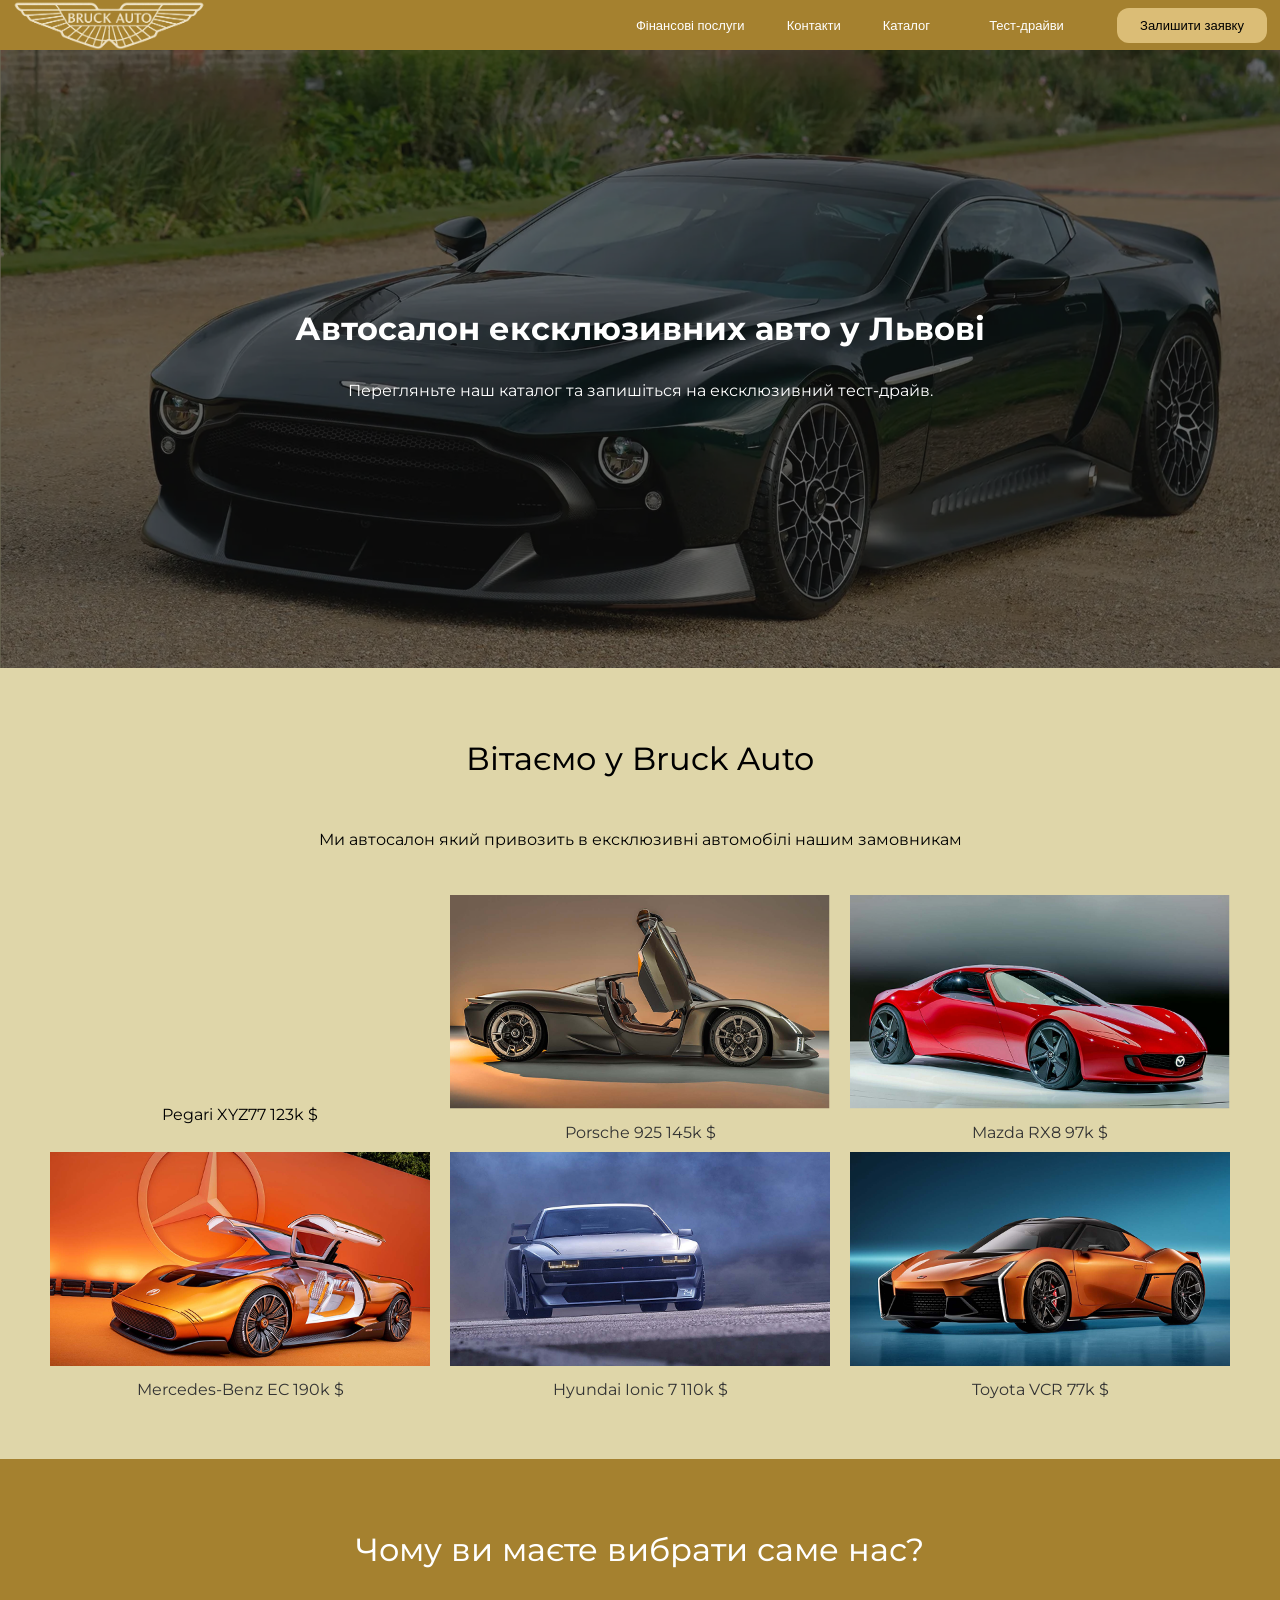
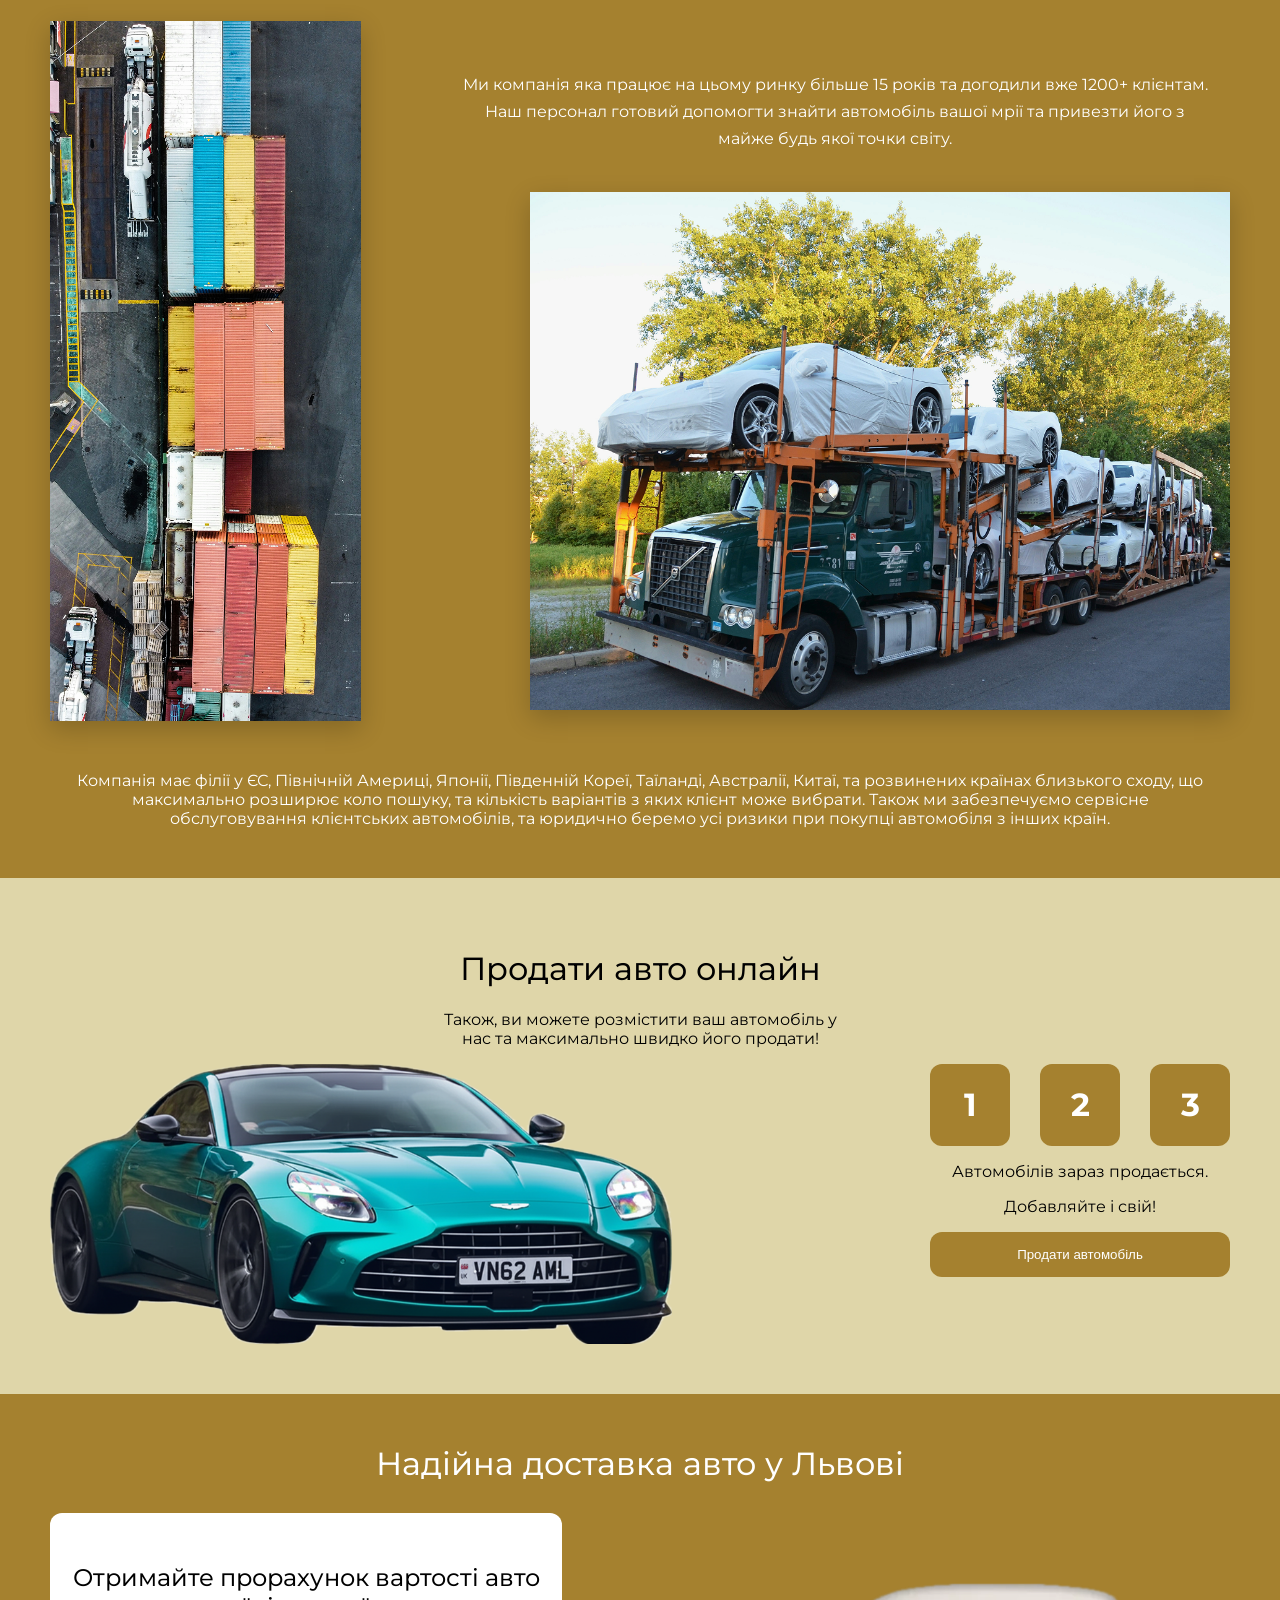
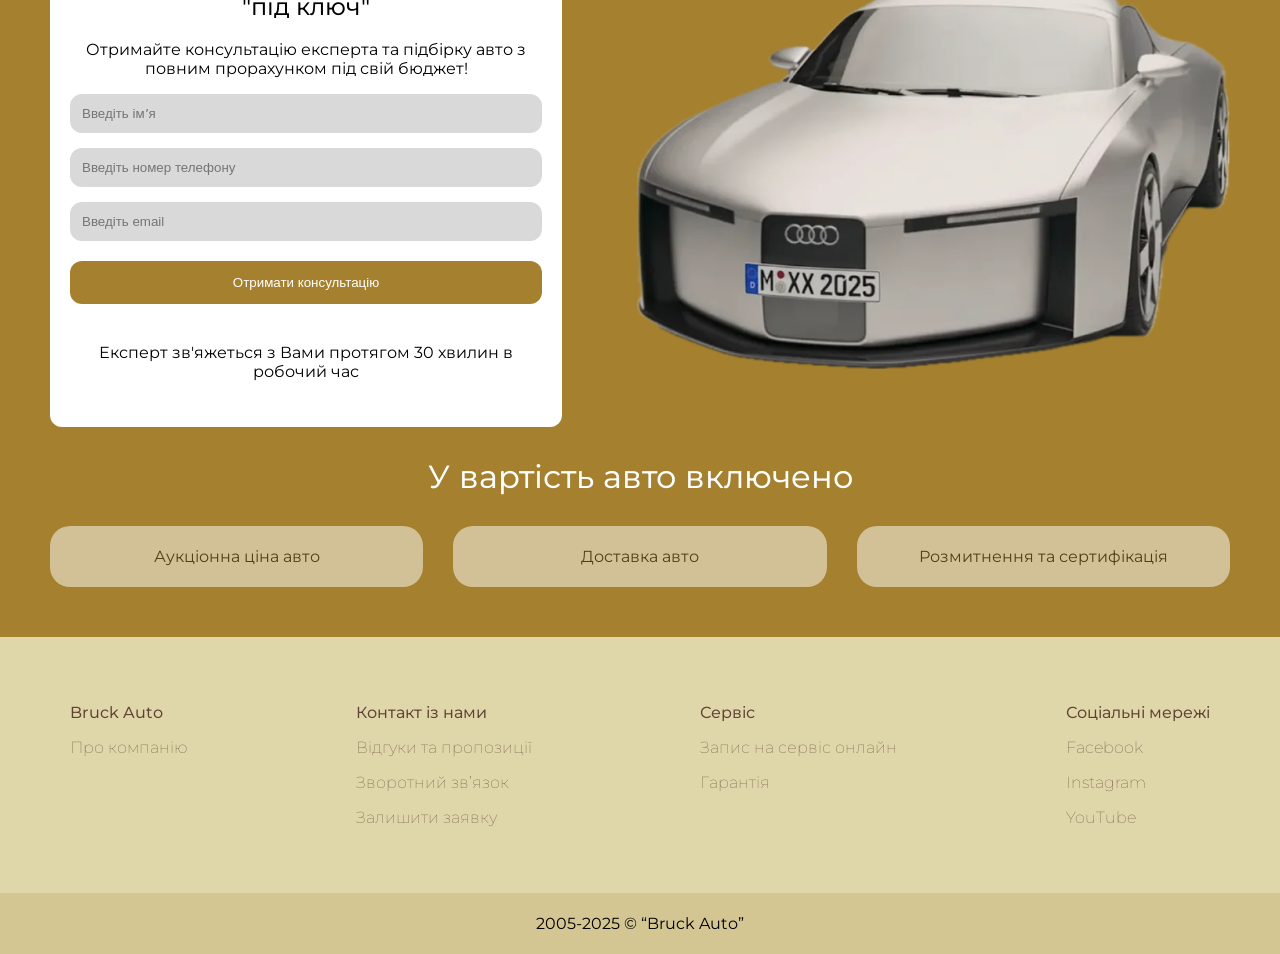
==== index.html @ 89f2223a "Rename Auto.html to index.html" ====
<!DOCTYPE html>
<html lang="en">
<head>
    <meta charset="UTF-8">
    <meta name="viewport" content="width=device-width, initial-scale=1.0">
    <title>Bruck Auto.com</title>

    <link rel="preconnect" href="https://fonts.googleapis.com">
    <link rel="preconnect" href="https://fonts.gstatic.com" crossorigin>
    <link href="https://fonts.googleapis.com/css2?family=Montserrat:ital,wght@0,100..900;1,100..900&display=swap" rel="stylesheet">

    <link rel="stylesheet" href="style.css">
</head>
<body style="background-color:#DFD6A9 ;">
    <header class="header">
        <img src="img/logo.png">

        <div class="header-actions">
            <button class="nav-button-large">Фінансові послуги</button>
            <button class="nav-button">Контакти</button>
            <button class="nav-button">Каталог</button>
            <button class="nav-button-large">Тест-драйви</button>
            <button class="nav-button spec">Залишити заявку</button>
        </div>

        <button class="burger-menu" aria-label="Відкрити меню">
            <span></span>
            <span></span>
            <span></span>

    </header>

    <main> 

        <div class="hero-container">
            <img src="img/Main_img.png" alt="Головне зображення">
            <h1>
                Автосалон ексклюзивних авто у Львові
            </h1>

            <h2>
                Перегляньте наш каталог та запишіться на ексклюзивний тест-драйв.
            </h2>
        </div>

        <div class="descr">
            <h1>Вітаємо у Bruck Auto</h1>
            <p>Ми автосалон який привозить в ексклюзивні автомобілі нашим замовникам</p>
        </div>

        <div class="car-gallery">

            <div class="car-card1">
                <video src="img/video.mp4" autoplay muted loop></video>
                <p>Pegari XYZ77 123k $</p>
            </div>

            <div class="car-card">
                <img src="img/Porsche.png" alt="Porsche">
                <p>Porsche 925 145k $</p>
            </div>

            <div class="car-card">
                <img src="img/Mazda.png" alt="Mazda">
                <p>Mazda RX8 97k $</p>
            </div>

            <div class="car-card">
                <img src="img/Merc.png" alt="Mercedes">
                <p>Mercedes-Benz EC 190k $</p>
            </div>

            <div class="car-card">
                <img src="img/Hyundai.png" alt="Hyundai">
                <p>Hyundai  Ionic 7 110k $</p>
            </div>

            <div class="car-card">
                <img src="img/Toyota.png" alt="Toyota">
                <p>Toyota  VCR 77k $</p>
            </div>

        </div>

        <div class="why-us">
            <h1>Чому ви маєте вибрати саме нас?</h1>
            
            <div class="why-us1">
                <img src="img/Conteiners.png">

                <div class="info-block">
                    <p>Ми компанія яка працює на цьому ринку більше 15 років та догодили вже 1200+ клієнтам.
                        Наш персонал готовий допомогти знайти автомобіль вашої мрії та привезти його з майже будь 
                        якої точки світу. 
                    </p>
                    <img class="img-lafet" src="img/lafet.png">
                </div>

            </div>
            
            <p>
                Компанія має філії у ЄС, Північній Америці, Японії, Південній Кореї, Таїланді, Австралії, Китаї,
                та розвинених країнах близького сходу, що максимально розширює коло пошуку,
                та кількість варіантів з яких клієнт може вибрати. 
                Також ми забезпечуємо сервісне обслуговування клієнтських автомобілів, та юридично беремо
                усі ризики при покупці автомобіля з інших країн.
            </p>
        </div>

        <div class="sell">
            <h1>
                Продати авто онлайн
            </h1>

            <p>
                Також, ви можете розмістити ваш автомобіль у нас та максимально швидко
                його продати!
            </p>

            <div class="sell-card">
                <img src="img/Aston.png">

                <div class="sell-card1">

                    <div class="car-card-counter">

                        <div class="counter-style">
                            <h1>1</h1>
                        </div>

                        <div class="counter-style">
                            <h1>2</h1>
                        </div>

                        <div class="counter-style">
                            <h1>3</h1>
                        </div>
                    </div>

                    <div class="sell-card-text">
                        <p>
                            Автомобілів зараз продається.
                        </p>

                        <p>
                            Добавляйте і свій!
                        </p>
                    </div>

                    <button class="sell-button">
                        Продати автомобіль
                    </button>
            
                </div>

            </div>

        </div>

        <div class="shipping">

            <h1 class="shippint-top-text">Надійна доставка авто у Львові</h1>

            <div class="shipping-block1">

                <div class="shipping-counter">
                    <h2>
                        Отримайте прорахунок вартості
                        авто "під ключ"
                    </h2>
                    <p>
                        Отримайте консультацію експерта та підбірку авто 
                        з повним прорахунком під свій бюджет!
                    </p>

                    <input type="text" placeholder="Введіть iмʼя">
                    <input type="text" placeholder="Введіть номер телефону">
                    <input type="text" placeholder="Введіть email">
                    <button class="shipping-counter-button">Отримати консультацію</button>
                    <p>
                        Експерт зв'яжеться з Вами протягом 30
                        хвилин в робочий час
                    </p>
                </div>

                <img src="img/Audi.png">

            </div>

                <h1 class="shippint-bottom-text">
                    У вартість авто включено
                </h1>

            <div class="bottom-tickets">
                    <div class="tickets-design">
                        <p>
                            Аукціонна ціна авто
                        </p>
                    </div>
                    <div class="tickets-design">
                        <p>
                            Доставка авто
                        </p>
                    </div>
                    <div class="tickets-design">  
                        <p>
                            Розмитнення та сертифікація
                        </p>
                    </div>
            </div>

        </div>

        <footer>

            <div class="footer-container">

                <div>
                    <p class="big-text">
                        Bruck Auto
                    </p>

                    <p class="small-text">
                        Про компанію
                    </p>
                </div>

                <div>
                    <p class="big-text">
                        Контакт із нами
                    </p>

                    <p class="small-text">
                        Відгуки та пропозиції
                    </p>

                    <p class="small-text">
                        Зворотний звʼязок
                    </p>

                    <p class="small-text">
                        Залишити заявку
                    </p>
                </div>

                <div>
                    <p class="big-text">
                        Сервіс
                    </p>

                    <p class="small-text">
                        Запис на сервіс онлайн
                    </p>

                    <p class="small-text">
                        Гарантія
                    </p>
                </div>

                <div>
                    <p class="big-text">
                        Соціальні мережі
                    </p>

                    <p class="small-text">
                        Facebook
                    </p>

                    <p class="small-text">
                        Instagram
                    </p>

                    <p class="small-text">
                        YouTube
                    </p>
                </div>
            </div>
        </footer>

        <div class="bottom-text">
            <p>
                2005-2025 © “Bruck Auto”
            </p>
        </div>

    </main>

    <script>
        const burgerMenu = document.querySelector('.burger-menu')
        const navMenu = document.querySelector('.header-actions');
        burgerMenu.addEventListener('click', function() {
            burgerMenu.classList.toggle('is-open');
            navMenu.classList.toggle('is-open');
        });
    </script>

</body>
</html>
---- style.css ----
body {
  font-family: 'Montserrat', sans-serif;
  font-weight: 400;
  margin: 0;
  padding: 0;
}

.header {
  display: flex;
  justify-content: space-between;
  width:100%;
  background: #A5812F;
  padding: 0 10px 0 0; 
  box-sizing: border-box;
}

.header img {
  height:50px;
}

.burger-menu {
  display: none;
  flex-direction: column;
  justify-content: space-around;
  width: 30px;
  height: 30px;
  background: transparent;
  border: none;
  cursor: pointer;
  padding: 0;
  box-sizing: border-box;
}

.burger-menu span {
  width: 100%;
  height: 1.5px;
  background-color: #EFE5C8;
  border-radius: 7px;
}

.header-actions {
    display: flex;
    align-items: center;
}

.nav-button {
  background: transparent;
  border: none;
  color: white;
  font-size: 13px;
  margin: 0 15px;
  align-items: center;
  font-weight: lighter;
}

.nav-button-large {
  background: transparent;
  border: none;
  color: white;
  margin: 0 15px;
  font-size: 13px;
  min-width: 121px;
  align-items: center;
  font-weight: lighter;
}

.spec{
  background-color: #DBBD76;
  border: none;
  color: black;
  border-radius: 12px;
  min-width: 150px;
  padding: 10px 23px;
  margin-right: 3px; 
}

.hero-container {
  position: relative;
  width: 100%;
}

.hero-container img {
  width: 100%;
  display: block;
}

.hero-container h1 {
    position: absolute;
    top: 45%;
    left: 50%;
    transform: translate(-50%, -50%);
    color: white;
    text-align: center; 
    margin: 0;
    width: 100%;
}

.hero-container h2 {
    position: absolute;
    top: 55%;
    left: 50%;
    transform: translate(-50%, -50%);
    color: white;
    text-align: center; 
    margin: 0;
    width: 100%;
    font-size: 1em;
    font-weight: normal;
}

.descr {
    text-align: center;
}

.descr h1 {
  font-weight: 450;
  padding: 50px 0 30px 0;
}

.car-gallery {
    display: flex;
    flex-wrap: wrap;
    justify-content: center;
    padding: 30px 0 50px 0;
}

.car-card {
  text-align: center;
  padding: 0 10px;
}

.car-card1 {
  text-align: center;
  padding: 0 10px;
}

.car-card:hover {
  text-align: center;
  padding: 0 10px;
  background: #A5812F;
  border-radius: 12px;
}

.car-card1:hover {
  text-align: center;
  padding: 0 10px;
  background: #A5812F;
  border-radius: 12px;
}

.car-card1 video {
  width: 380px;
  object-fit: cover;
}

.car-card img{
  width: 380px;
  object-fit: cover;
}

.car-card p {
    color: #333;
    margin: 10px 0;
}

.why-us {
  padding: 50px;
  width: 100%;
  background: #A5812F;
  box-sizing: border-box;
}

.why-us h1 {
  padding: 0 0 30px 0;
  text-align: center;
  color: white;
  font-weight: 450;
}

.why-us p {
  margin: 50px 20px 0 20px;
  text-align: center;
  color: white;
}

.why-us1 {
    display: flex;
    justify-content: space-between;
    width: 100%;
    gap: 100px;
}
.why-us1 > img {
    width: auto;
    height: 700px;
    box-shadow: 0 8px 24px rgba(0, 0, 0, 0.2);
}

.info-block {
    display: flex;
    flex-direction: column;
    gap: 40px;
}

.info-block p {
  margin-left: auto;
  color: white;
  line-height: 1.7;
}

.img-lafet {
    margin-left: auto;
    width: 700px;
    height: auto;
    box-shadow: 0 8px 24px rgba(0, 0, 0, 0.2);
}

.sell {
  padding: 50px 50px 50px 50px;
}

.sell > h1 {
  text-align: center;
  font-weight: 450;
}

.sell > p {
  text-align: center;
  max-width: 400px;
  margin-right: auto;
  margin-left: auto;
}

.sell-card > img {
  width: auto;
  height: 280px;
  display: flex;
}

.sell-card {
  display: flex;
  gap: 10px;
}

.sell-card1 {
  display: flex;
  flex-direction: column;
  align-items: center;
  text-align: center;
  margin-left: auto;
}

.car-card-counter {
  display: flex;
  gap: 30px;
}

.counter-style {
  border-radius: 12px;
  background: #A5812F;
  width:80px;
  color: white;
}

.sell-button {
  border: none;
  background: #A5812F;
  border-radius: 12px;
  color: white;
  width: 100%;
  padding: 15px 40px;
}

.sell-card-text {
  gap: 0;
}

.shipping {
  background: #A5812F;
  width: 100%;
  padding: 50px 50px;
  box-sizing: border-box;
}

.shippint-top-text{
  text-align: center;
  color: white;
  font-weight: 450;
  margin: 0 0 30px 0;
}

.shippint-bottom-text{
  text-align: center;
  color: white;
  font-weight: 450;
  margin: 30px 0;
}

.shipping-border {
  margin: 0 auto;
  margin-bottom: auto;
  background: black;
  width: 70%;
  height: 3px;
}

.shipping-block1 {
  display: flex;
  gap: 10px;
  align-items: center;
}

.shipping-block1 img {
  margin-left: auto;
  height: 400px;
  width: auto;
}

.shipping-counter {
  min-width: 300px;
  background: white;
  width: 40%;
  height: 50%;
  text-align: center;
  border-radius: 12px;
  padding: 30px 20px;
}

.shipping-counter h2 {
  font-weight: 450;
}

.shipping-counter input {
  box-sizing: border-box;
  width: 100%;
  padding: 12px;
  border: none;
  background: #D9D9D9;
  border-radius: 12px;
}

.shipping-counter input + input{
    margin-top: 15px;
}

.shipping-counter input + input + input{
    margin-top: 15px;
}

.shipping-counter-button {
  color: white;
  margin: 23px 0;
  box-sizing: border-box;
  width: 100%;
  padding: 12px;
  border: 2px solid transparent;
  background: #A5812F;
  border-radius: 12px;
  margin-top: 20px;
}

.shipping-counter-button:hover {
  background: #D7C6A1;
  color: black;
  border-color: black;
}

.bottom-tickets {
  justify-content: center;
  display: flex;
  gap: 30px;
}

.tickets-design {
  opacity: 0.5;
  text-align: center;
  width: 400px;
  padding: 5px 20px;
  background: white;
  border-radius: 20px;
}

footer {
  width: 100%;
  padding: 50px;
  color: #5F4234;
  box-sizing: border-box;
}

.footer-container {
    width: 100%;
    max-width: 1200px;
    margin: 0 auto;
    padding: 0 20px;
    display: flex;
    justify-content: space-between;
    align-items: flex-start;
    flex-wrap: wrap;
    gap: 20px;
    box-sizing: border-box;
}

.big-text{
  font-weight: 450;
}


.small-text{
  font-weight: lighter;
}

.bottom-text {
  width: 100%;
  background: #D4C693;
  text-align: center;
  padding: 5px 0;
}

@media (max-width: 1165px) {
  .why-us {
    padding: 20px 10px;
  }

  .why-us h1 {
    font-size: 1rem;
    margin: 0;
    padding: 0;
  }

  .why-us p {
    font-size: 0.7rem;
    margin: 10px 0 0 0;
  }

  .why-us1 {
    flex-direction: column;
    gap: 10px;
  }

  .why-us1 > img {
    display: none;
  }
  
  .img-lafet {
    width: 100%;
    height: auto;
    margin-left: 0;
  }

  .info-block {
    gap: 10px;
  }

  .info-block p {
    font-size: 0.7rem;
    margin-left: 0;
    text-align: center;
  }

  .sell-card img {
    height: 220px;
  }
}

@media (max-width: 1125px) {
  .shipping-block1 img {
    height: 300px;
  }
}

@media (max-width: 870px) {
  .shipping-block1 img {
    height: 220px;
  }
}

@media (max-width: 900px) {
  .sell-card img {
    height: 180px;
  }
}


@media (max-width: 873px) {
    .header {
    flex-direction: row; 
    justify-content: space-between;
    align-items: center;
    padding: 10px;
  }

  .burger-menu {
    display: flex;
    z-index: 101;
  }

  .header img {
    height: 25px;
    margin-right: auto;
    margin: 0;
  }

  .header-actions {
    position: fixed;
    top: 0;
    right: -65%;
    width: 65%;
    height: 100vh;
    background-color: black;
    opacity: 0.8;
    z-index: 100;
    display: flex;
    flex-direction: column;
    align-items: center;
    justify-content: center;
    gap: 25px;
    transition: right 0.3s ease-in-out;
  }

  .header-actions.is-open {
    right: 0;
  }

  .spec {
    margin: 5px 0;
    width: 80%;
  }
}

@media (max-width: 840px) {
  footer {
    padding: 20px 10px;
  }

  .footer-container {
    flex-direction: column;
    align-items: center;
    text-align: center;
    gap: 10px;
  }

  .big-text {
    font-size: 1rem;
  }

  .small-text {
    font-size: 0.7rem;
  }

  .bottom-text {
    padding: 5px 0;
    font-size: 0.7rem;
  }
}

@media (max-width: 873px) {
  .car-card1 {
    padding: 0 0 20px 0;
  }

  .car-card1 p {
    font-size: 0.7rem;
    margin: 10px 0 0 0;
  }

  .car-card1 img {
    width: 100%;
    max-width: 350px;
  }

  .car-gallery {
    padding: 0;
    margin: 0;
  }

  .car-card {
    display: none;
  }
}

@media (max-width: 768px) {

  .hero-container h1 {
    top: 50%;
    font-size: 1rem;
    width: 90%;
  }

  .hero-container h2 {
    display: none;
  }

  .descr {
    padding: 20px 10px 0 10px;
  }

  .descr h1 {
    margin: 0;
    padding: 0;
    font-size: 1rem;
  }

  .descr p {
    margin: 10px 0;
    font-size: 0.75rem;
  }


  .sell {
    padding: 20px 10px;
  }

  .sell > h1 {
    margin: 0;
    font-size: 1rem;
  }

  .sell > p {
    font-size: 0.7rem;
  }

  .sell-card {
    flex-direction: column;
    align-items: center;
    gap: 10px;
  }

  .sell-card > img {
    width: 100%;
    max-width: 400px;
    height: auto;
  }

  .sell-card1 {
    margin-left: 0;
    width: 100%;
  }

  .counter-style {
    width: 60px;
  }

  .car-card-counter {
    width: 100%;
    justify-content: center;
  }

  .sell-card-text {
    font-size: 0.7rem;
  }

  .sell-button {
    width: 65%;
  }



  .shipping {
    padding: 20px 10px;
  }

  .shipping-block1 {
    flex-direction: column;
    align-items: center;
    gap: 20px;
  }

  .shippint-top-text {
    font-size: 1rem;
    margin: 0 0 10px 0;
  }

  .shippint-bottom-text {
  font-size: 1rem;
  }

  .shipping-block1 img {
    width: 90%;
    height: auto;
    margin-left: 0;
  }

  .shipping-counter {
    min-width: 50px;
    width: 90%;
    height: auto;
    padding: 20px;
    box-sizing: border-box;
  }

  .shipping-counter h2 {
    font-size: 1rem;
    margin: 0;
  }

  .shipping-counter p {
    font-size: 0.7rem;
    margin: 10px 0;
  }

  .shipping-counter input,
  .shipping-counter button {
    width: 100%;
    box-sizing: border-box;
  }

  .bottom-tickets {
    flex-direction: column;
    align-items: center;
    gap: 10px;
  }

  .tickets-design {
    width: 90%;
    padding: 10px 20px;
  }
}
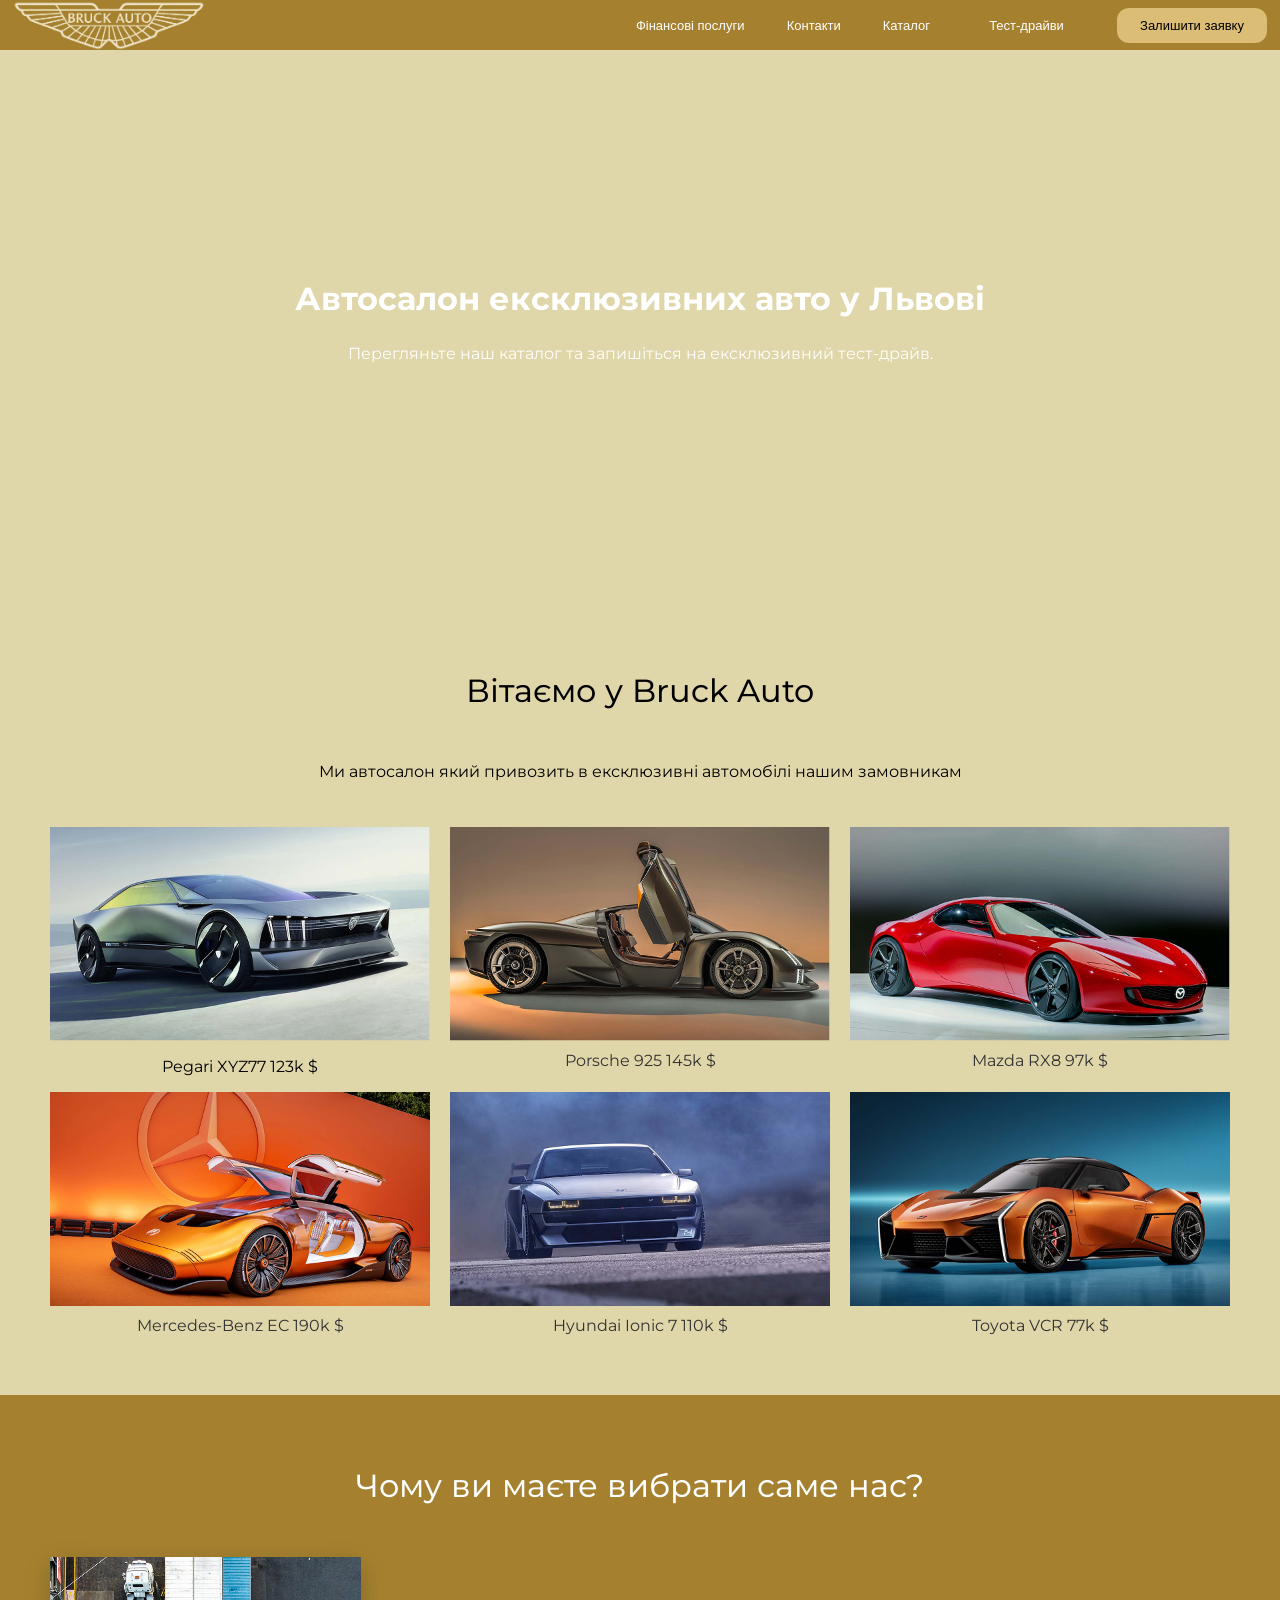
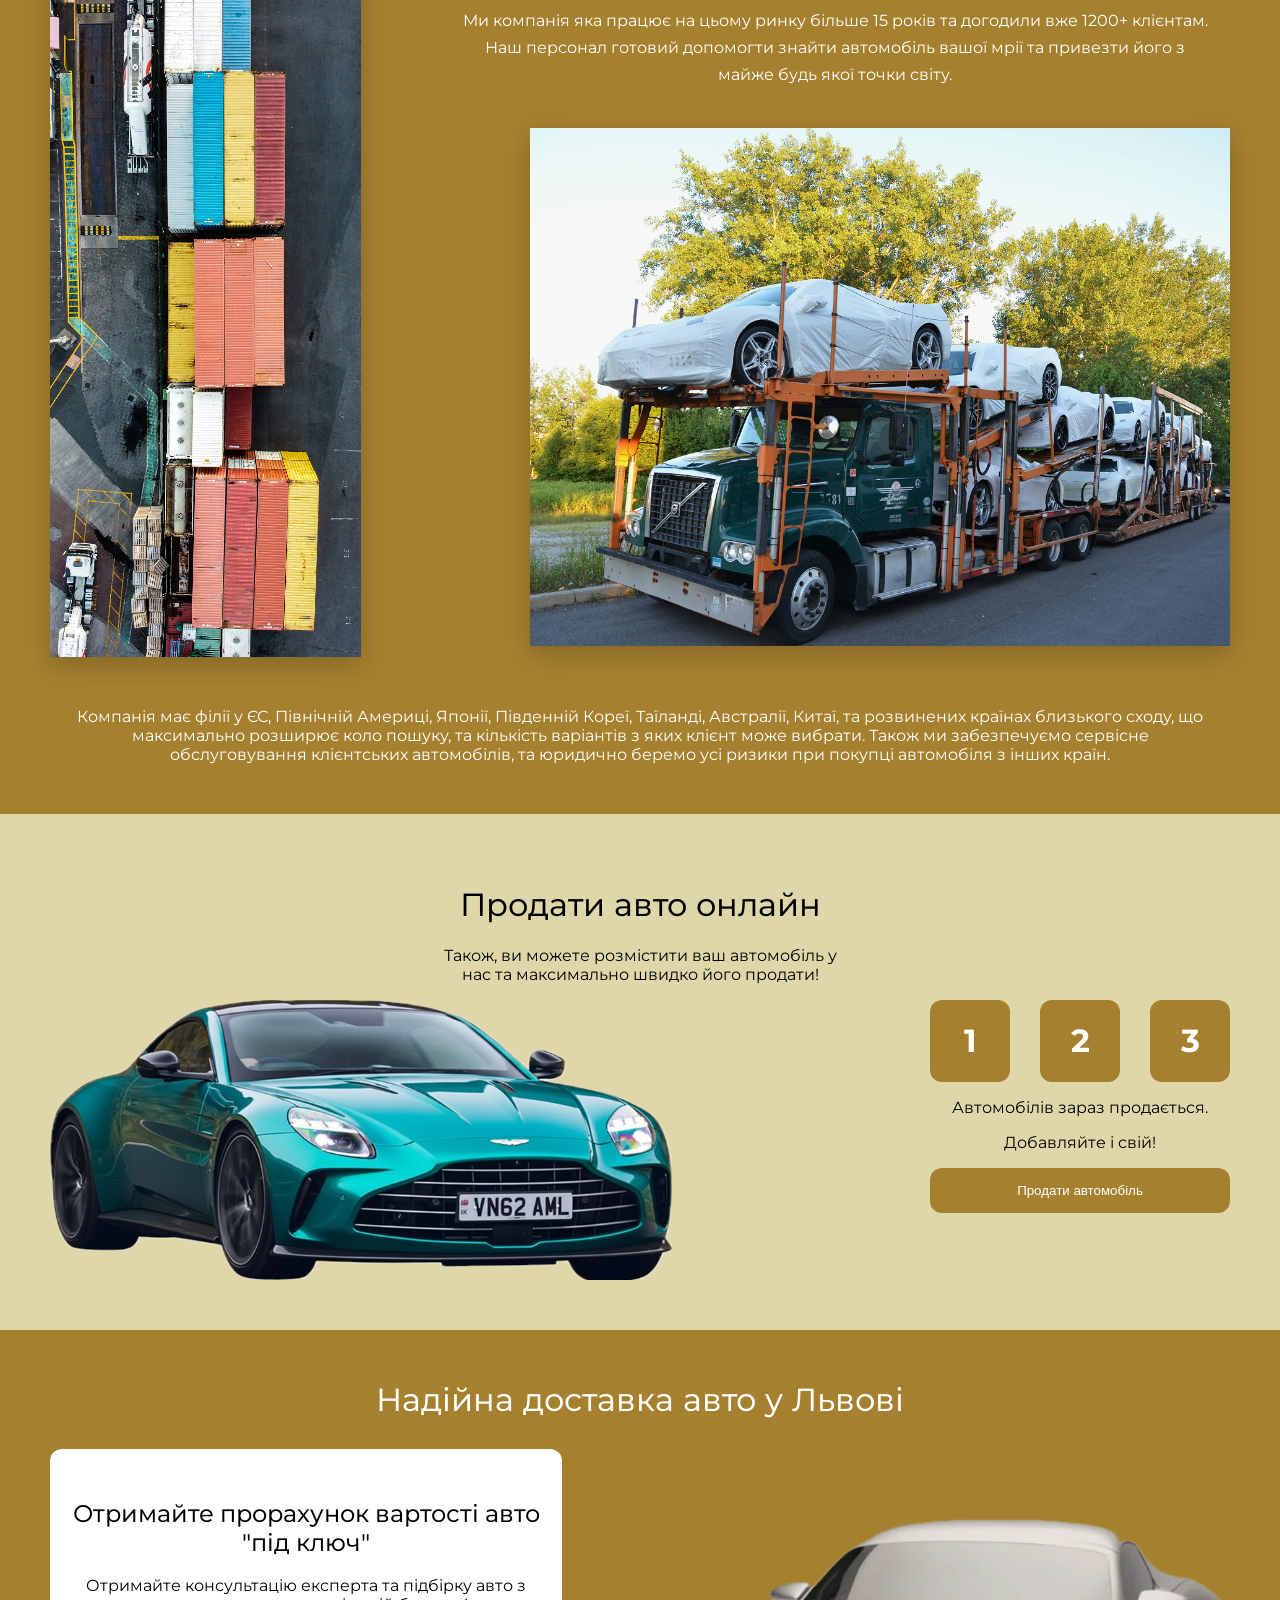
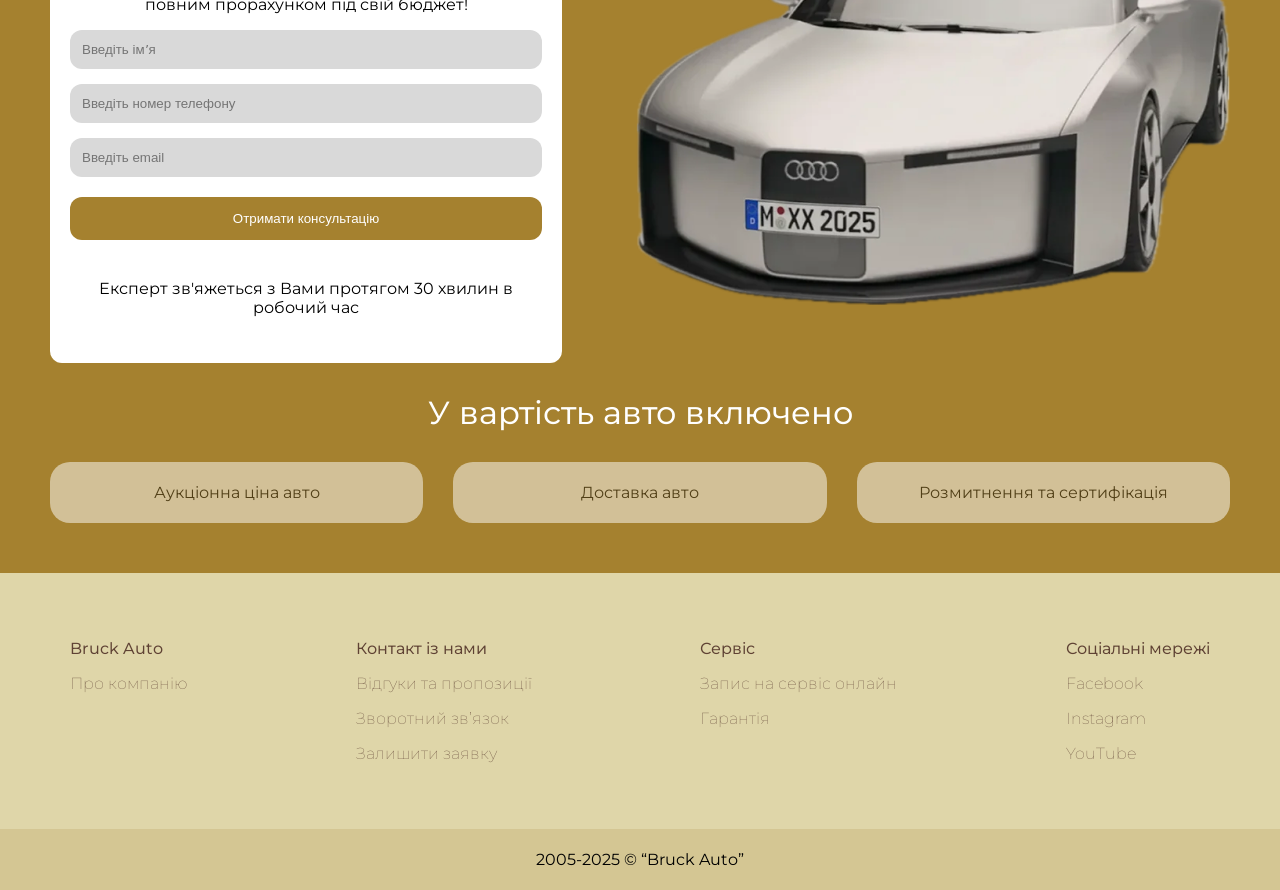
==== commit 10f984fe: "Add files via upload" ====
--- a/index.html
+++ b/index.html
@@ -33,7 +33,7 @@
     <main> 
 
         <div class="hero-container">
-            <img src="img/Main_img.png" alt="Головне зображення">
+            <video src="img/video.mp4" autoplay muted loop></video>
             <h1>
                 Автосалон ексклюзивних авто у Львові
             </h1>
@@ -51,32 +51,56 @@
         <div class="car-gallery">
 
             <div class="car-card1">
-                <video src="img/video.mp4" autoplay muted loop></video>
+                <img src="img/PEUGEOT.png" alt="Pegari">
+                <div class="overlay">
+                        <span>Автомобілів на складі: 7</span>
+                        <button>Переглянути</button>
+                    </div>
                 <p>Pegari XYZ77 123k $</p>
             </div>
 
             <div class="car-card">
                 <img src="img/Porsche.png" alt="Porsche">
+                    <div class="overlay">
+                        <span>Автомобілів на складі: 6</span>
+                        <button>Переглянути</button>
+                    </div>
                 <p>Porsche 925 145k $</p>
             </div>
 
             <div class="car-card">
                 <img src="img/Mazda.png" alt="Mazda">
+                    <div class="overlay">
+                        <span>Автомобілів на складі: 5</span>
+                        <button>Переглянути</button>
+                    </div>
                 <p>Mazda RX8 97k $</p>
             </div>
 
             <div class="car-card">
                 <img src="img/Merc.png" alt="Mercedes">
+                    <div class="overlay">
+                        <span>Автомобілів на складі: 3</span>
+                        <button>Переглянути</button>
+                    </div>
                 <p>Mercedes-Benz EC 190k $</p>
             </div>
 
             <div class="car-card">
                 <img src="img/Hyundai.png" alt="Hyundai">
+                    <div class="overlay">
+                        <span>Автомобілів на складі: 1</span>
+                        <button>Переглянути</button>
+                    </div>
                 <p>Hyundai  Ionic 7 110k $</p>
             </div>
 
             <div class="car-card">
                 <img src="img/Toyota.png" alt="Toyota">
+                    <div class="overlay">
+                        <span>Автомобілів на складі: 2</span>
+                        <button>Переглянути</button>
+                    </div>
                 <p>Toyota  VCR 77k $</p>
             </div>
 
@@ -174,8 +198,8 @@
                     </p>
 
                     <input type="text" placeholder="Введіть iмʼя">
-                    <input type="text" placeholder="Введіть номер телефону">
-                    <input type="text" placeholder="Введіть email">
+                    <input type="tel" placeholder="Введіть номер телефону">
+                    <input type="email" placeholder="Введіть email">
                     <button class="shipping-counter-button">Отримати консультацію</button>
                     <p>
                         Експерт зв'яжеться з Вами протягом 30
@@ -295,4 +319,4 @@
     </script>
 
 </body>
-</html>
+</html>
--- a/style.css
+++ b/style.css
@@ -79,8 +79,11 @@
   width: 100%;
 }
 
-.hero-container img {
-  width: 100%;
+.hero-container video {
+  width: 100%;
+  height: 100%;       /* Додаємо, щоб відео намагалося заповнити висоту */
+  max-height: 550px;  /* Ваше обмеження по висоті */
+  object-fit: cover;  /* Магія: обрізає зайве, не сплющуючи відео */
   display: block;
 }
 
@@ -125,11 +128,15 @@
 }
 
 .car-card {
+  position: relative;
+  cursor: pointer;
   text-align: center;
   padding: 0 10px;
 }
 
 .car-card1 {
+  position: relative;
+  cursor: pointer;
   text-align: center;
   padding: 0 10px;
 }
@@ -148,14 +155,58 @@
   border-radius: 12px;
 }
 
-.car-card1 video {
+.car-card1 img {
   width: 380px;
   object-fit: cover;
+  display: block;
+  transition: filter 0.3s ease;
+}
+
+.car-card1:hover img {
+  filter: brightness(0.5);
 }
 
 .car-card img{
   width: 380px;
   object-fit: cover;
+  display: block;
+  transition: filter 0.3s ease;
+}
+
+.car-card:hover img {
+  filter: brightness(0.5);
+}
+
+.overlay {
+  position: absolute;
+  top: 50%;
+  left: 50%;
+  transform: translate(-50%, -50%);
+  opacity: 0;
+  transition: opacity 0.3s ease;
+  color: white;
+  font-size: 20px;
+  font-weight: bold;
+  text-transform: uppercase;
+  z-index: 2;
+}
+
+.overlay button {
+  border: 2px solid white;
+  padding: 10px 20px;
+  margin: 5px;
+  background: transparent;
+  color: white;
+  border-radius: 20px;
+  cursor: pointer;
+}
+
+.car-card:hover .overlay {
+  opacity: 1;
+}
+
+.car-card1:hover .overlay {
+  opacity: 1;
 }
 
 .car-card p {
